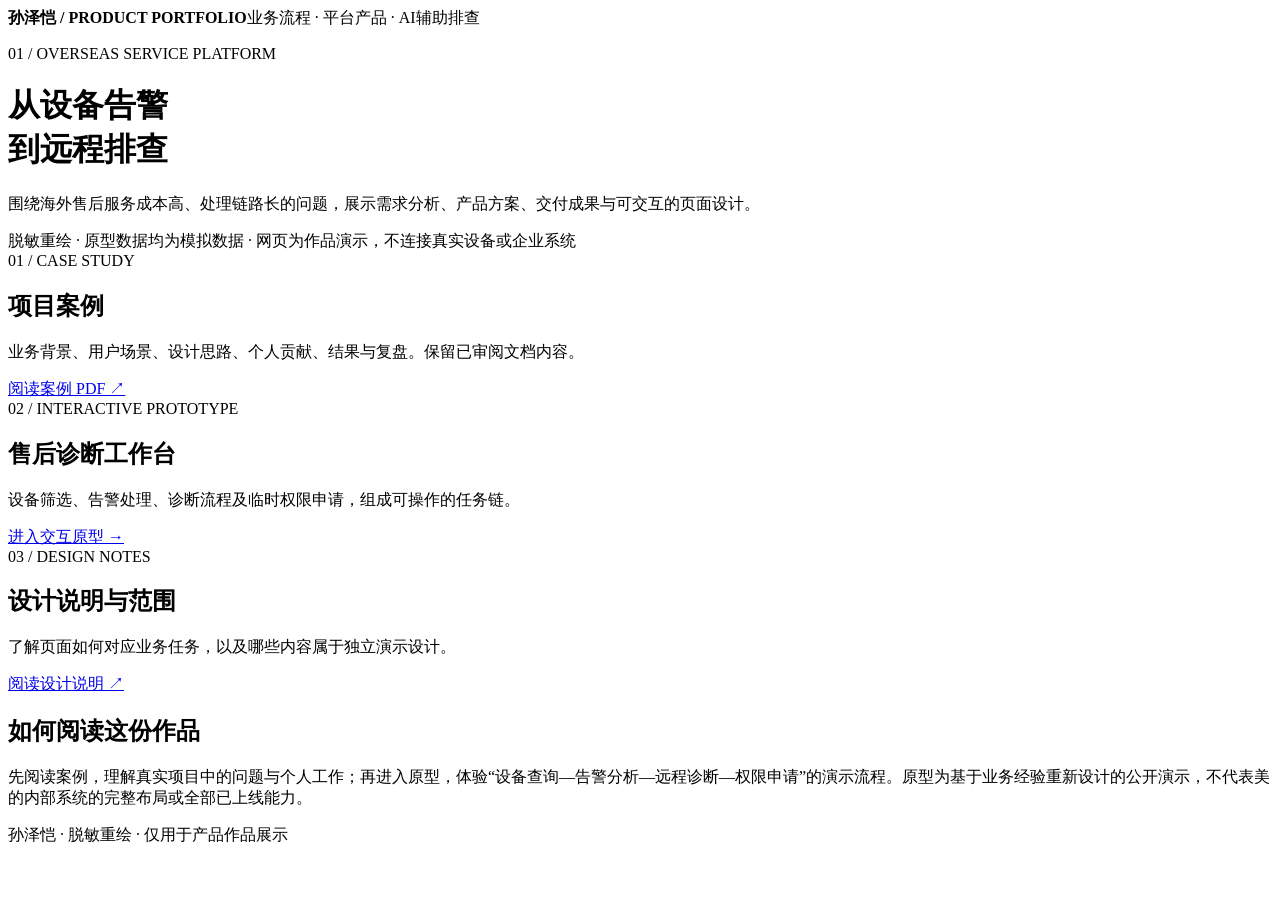
==== index.html @ ff59363d "Add portfolio homepage and navigation" ====
<!doctype html><html lang="zh-CN"><head><meta charset="utf-8"><meta name="viewport" content="width=device-width,initial-scale=1"><title>孙泽恺 产品作品集</title><link rel="stylesheet" href="prototype/style.css"></head><body class="portfolio"><header class="portfolio-head"><b>孙泽恺 / PRODUCT PORTFOLIO</b><span>业务流程 · 平台产品 · AI辅助排查</span></header><main class="portfolio-main"><p class="eyebrow">01 / OVERSEAS SERVICE PLATFORM</p><h1>从设备告警<br>到远程排查</h1><p class="lead">围绕海外售后服务成本高、处理链路长的问题，展示需求分析、产品方案、交付成果与可交互的页面设计。</p><div class="notice">脱敏重绘 · 原型数据均为模拟数据 · 网页为作品演示，不连接真实设备或企业系统</div><section class="portfolio-grid"><article><span class="chapter">01 / CASE STUDY</span><h2>项目案例</h2><p>业务背景、用户场景、设计思路、个人贡献、结果与复盘。保留已审阅文档内容。</p><a class="primary link-btn" href="case-studies/overseas-service-platform.pdf" target="_blank">阅读案例 PDF ↗</a></article><article><span class="chapter">02 / INTERACTIVE PROTOTYPE</span><h2>售后诊断工作台</h2><p>设备筛选、告警处理、诊断流程及临时权限申请，组成可操作的任务链。</p><a class="primary link-btn" href="prototype/index.html">进入交互原型 →</a></article><article><span class="chapter">03 / DESIGN NOTES</span><h2>设计说明与范围</h2><p>了解页面如何对应业务任务，以及哪些内容属于独立演示设计。</p><a class="link-btn secondary" href="design-notes/README.md">阅读设计说明 ↗</a></article></section><section class="editorial"><h2>如何阅读这份作品</h2><p>先阅读案例，理解真实项目中的问题与个人工作；再进入原型，体验“设备查询—告警分析—远程诊断—权限申请”的演示流程。原型为基于业务经验重新设计的公开演示，不代表美的内部系统的完整布局或全部已上线能力。</p></section><footer>孙泽恺 · 脱敏重绘 · 仅用于产品作品展示</footer></main></body></html>
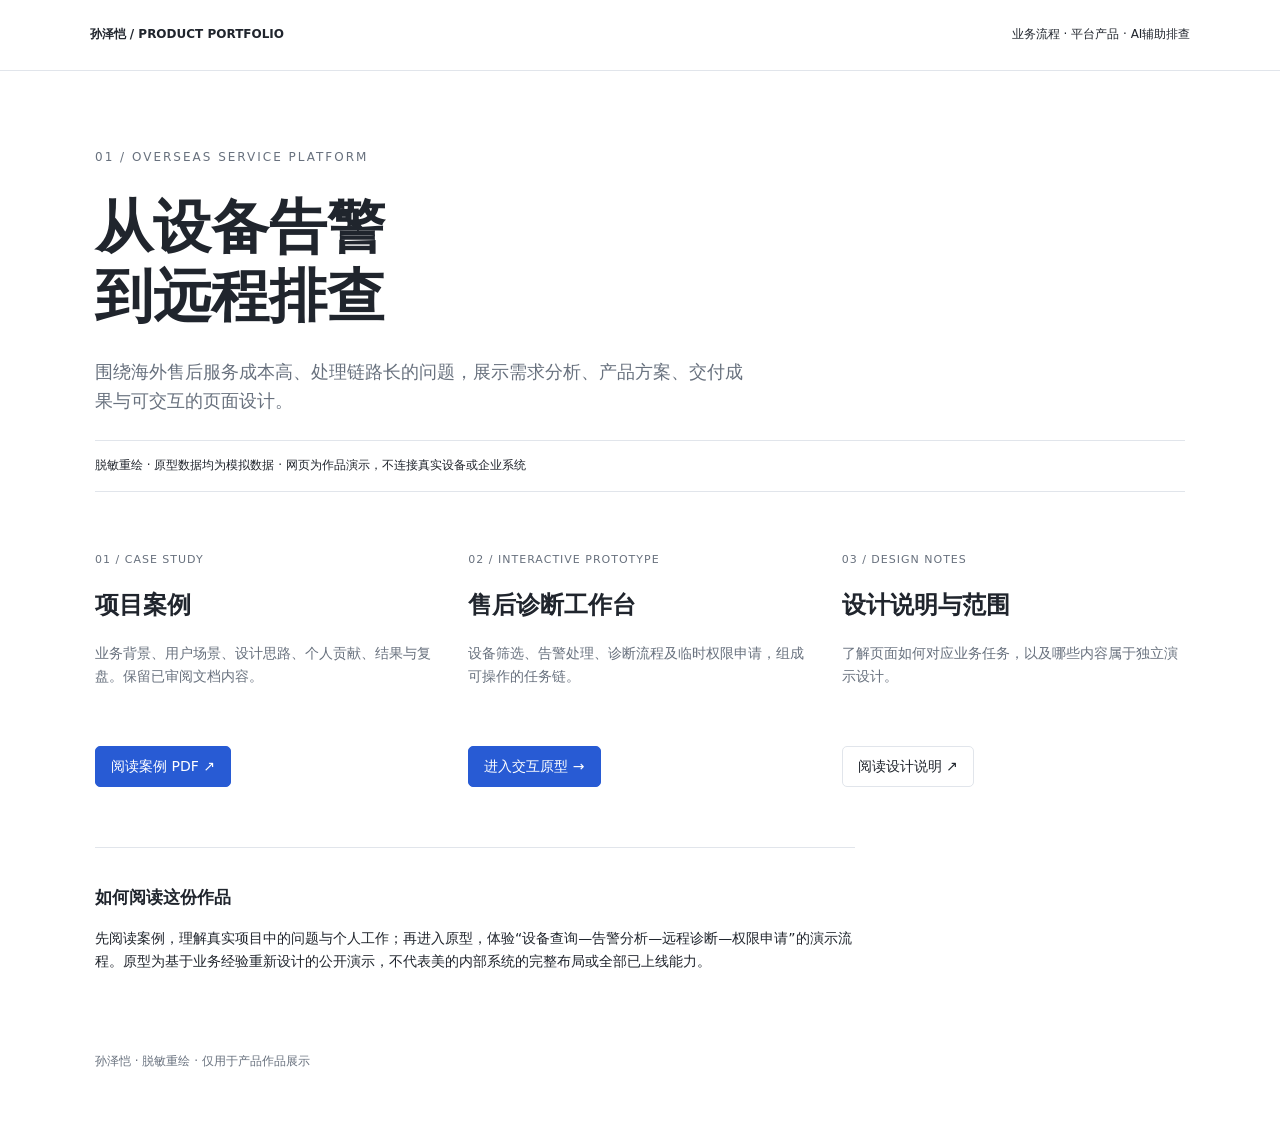
==== commit 5e3ff140: "Update index.html" ====
--- a/index.html
+++ b/index.html
@@ -1 +1 @@
-<!doctype html><html lang="zh-CN"><head><meta charset="utf-8"><meta name="viewport" content="width=device-width,initial-scale=1"><title>孙泽恺 产品作品集</title><link rel="stylesheet" href="prototype/style.css"></head><body class="portfolio"><header class="portfolio-head"><b>孙泽恺 / PRODUCT PORTFOLIO</b><span>业务流程 · 平台产品 · AI辅助排查</span></header><main class="portfolio-main"><p class="eyebrow">01 / OVERSEAS SERVICE PLATFORM</p><h1>从设备告警<br>到远程排查</h1><p class="lead">围绕海外售后服务成本高、处理链路长的问题，展示需求分析、产品方案、交付成果与可交互的页面设计。</p><div class="notice">脱敏重绘 · 原型数据均为模拟数据 · 网页为作品演示，不连接真实设备或企业系统</div><section class="portfolio-grid"><article><span class="chapter">01 / CASE STUDY</span><h2>项目案例</h2><p>业务背景、用户场景、设计思路、个人贡献、结果与复盘。保留已审阅文档内容。</p><a class="primary link-btn" href="case-studies/overseas-service-platform.pdf" target="_blank">阅读案例 PDF ↗</a></article><article><span class="chapter">02 / INTERACTIVE PROTOTYPE</span><h2>售后诊断工作台</h2><p>设备筛选、告警处理、诊断流程及临时权限申请，组成可操作的任务链。</p><a class="primary link-btn" href="prototype/index.html">进入交互原型 →</a></article><article><span class="chapter">03 / DESIGN NOTES</span><h2>设计说明与范围</h2><p>了解页面如何对应业务任务，以及哪些内容属于独立演示设计。</p><a class="link-btn secondary" href="design-notes/README.md">阅读设计说明 ↗</a></article></section><section class="editorial"><h2>如何阅读这份作品</h2><p>先阅读案例，理解真实项目中的问题与个人工作；再进入原型，体验“设备查询—告警分析—远程诊断—权限申请”的演示流程。原型为基于业务经验重新设计的公开演示，不代表美的内部系统的完整布局或全部已上线能力。</p></section><footer>孙泽恺 · 脱敏重绘 · 仅用于产品作品展示</footer></main></body></html>
+<!doctype html><html lang="zh-CN"><head><meta charset="utf-8"><meta name="viewport" content="width=device-width,initial-scale=1"><title>孙泽恺 产品作品集</title><link rel="stylesheet" href="prototype/style.css"></head><body class="portfolio"><header class="portfolio-head"><b>孙泽恺 / PRODUCT PORTFOLIO</b><span>业务流程 · 平台产品 · AI辅助排查</span></header><main class="portfolio-main"><p class="eyebrow">01 / OVERSEAS SERVICE PLATFORM</p><h1>从设备告警<br>到远程排查</h1><p class="lead">围绕海外售后服务成本高、处理链路长的问题，展示需求分析、产品方案、交付成果与可交互的页面设计。</p><div class="notice">脱敏重绘 · 原型数据均为模拟数据 · 网页为作品演示，不连接真实设备或企业系统</div><section class="portfolio-grid"><article><span class="chapter">01 / CASE STUDY</span><h2>项目案例</h2><p>业务背景、用户场景、设计思路、个人贡献、结果与复盘。保留已审阅文档内容。</p><a class="primary link-btn" href="case-studies/overseas-service-platform.pdf" target="_blank">阅读案例 PDF ↗</a></article><article><span class="chapter">02 / INTERACTIVE PROTOTYPE</span><h2>售后诊断工作台</h2><p>设备筛选、告警处理、诊断流程及临时权限申请，组成可操作的任务链。</p><a class="primary link-btn" href="prototype/index.html">进入交互原型 →</a></article><article><span class="chapter">03 / DESIGN NOTES</span><h2>设计说明与范围</h2><p>了解页面如何对应业务任务，以及哪些内容属于独立演示设计。</p><a class="link-btn secondary" href="https://github.com/Sunzkkk/product-portfolio/blob/main/design-notes/README.md">阅读设计说明 ↗</a></article></section><section class="editorial"><h2>如何阅读这份作品</h2><p>先阅读案例，理解真实项目中的问题与个人工作；再进入原型，体验“设备查询—告警分析—远程诊断—权限申请”的演示流程。原型为基于业务经验重新设计的公开演示，不代表美的内部系统的完整布局或全部已上线能力。</p></section><footer>孙泽恺 · 脱敏重绘 · 仅用于产品作品展示</footer></main></body></html>
--- a/prototype/style.css
+++ b/prototype/style.css
@@ -0,0 +1 @@
+:root{--ink:#20252d;--muted:#68717e;--line:#e1e5eb;--bg:#f5f6f8;--accent:#285bd4}*{box-sizing:border-box}body{margin:0;background:var(--bg);color:var(--ink);font:14px/1.65 "Microsoft YaHei",system-ui,sans-serif}a{color:var(--accent);text-decoration:none}button,input,select,textarea{font:inherit}button,.link-btn{cursor:pointer;border:1px solid var(--line);border-radius:5px;padding:8px 15px;background:#fff;color:var(--ink)}button:hover,.link-btn:hover{border-color:#8296bd}button:focus-visible,a:focus-visible,input:focus-visible,select:focus-visible,textarea:focus-visible{outline:3px solid #a9bdf0;outline-offset:2px}button:disabled{cursor:not-allowed;color:#9298a0;background:#f4f5f7}.primary{background:var(--accent);border-color:var(--accent);color:white}.secondary{background:#fff}.text-btn{color:var(--accent);padding:3px 8px;background:none;border:none}.muted{color:var(--muted)}aside{width:216px;position:fixed;inset:0 auto 0 0;background:#fff;border-right:1px solid var(--line);padding:27px 18px}.brand{font-size:18px;font-weight:750;color:var(--ink)}.side-label{margin:34px 12px 12px;font-size:12px;color:var(--muted)}nav{display:grid;gap:8px}nav button{text-align:left;border:none;padding:12px}nav button.active{color:var(--accent);background:#edf2ff;font-weight:650}.side-bottom{position:absolute;bottom:25px;left:30px;color:var(--muted);font-size:12px;line-height:2}.workspace{margin-left:216px}.topbar{height:68px;background:#fff;border-bottom:1px solid var(--line);display:flex;align-items:center;justify-content:space-between;padding:0 32px}.demo-banner{font-size:12px;color:#596572;border-bottom:1px solid var(--line);padding:9px 32px;background:#fafbfd}main#content{padding:28px 32px;max-width:1600px;margin:auto}h1{font-size:26px;line-height:1.3;margin:0 0 8px}h2{font-size:17px;margin:0 0 16px}h3{font-size:14px;margin:0 0 8px}.heading{display:flex;justify-content:space-between;align-items:flex-start;margin-bottom:24px}.heading p{margin:0;color:var(--muted)}.tag{font-size:12px;border:1px solid var(--line);padding:2px 8px;border-radius:4px;white-space:nowrap;background:#fff}.tag.issue{color:#9b5024;background:#fff7ed;border-color:#f1d6b2}.tag.ok{color:#28644a;background:#f1f8f4;border-color:#cee3d7}.stats{display:grid;grid-template-columns:repeat(4,1fr);gap:16px;margin-bottom:22px}.stat{background:#fff;border:1px solid var(--line);border-radius:6px;padding:18px 20px}.stat span{color:var(--muted);font-size:12px}.stat strong{display:block;font-size:29px;font-weight:600;margin-top:6px}.panel{background:#fff;border:1px solid var(--line);border-radius:6px;padding:22px;margin-bottom:20px}.filters{display:flex;align-items:flex-end;gap:14px;flex-wrap:wrap}.filters label{font-size:12px;color:var(--muted)}label{display:grid;gap:6px}input,select,textarea{border:1px solid #cdd3dc;border-radius:4px;background:#fff;padding:8px 11px;color:var(--ink);max-width:100%}input{width:230px}textarea{width:100%;min-height:100px}select{min-width:130px}.table-scroll{overflow-x:auto}table{width:100%;border-collapse:collapse;text-align:left;white-space:nowrap;font-size:13px}th{font-weight:500;background:#f7f8fa;color:#596270}th,td{padding:14px 12px;border-bottom:1px solid #edf0f3}tbody tr:hover{background:#fafbff}.list-meta{display:flex;justify-content:space-between;margin:20px 0 10px;color:var(--muted);font-size:12px}.device-name{font-weight:650}.subtext{font-size:11px;color:var(--muted)}.empty{text-align:center;padding:45px;color:var(--muted)}.two-col{display:grid;grid-template-columns:1.6fr 1fr;gap:20px}.metric-row{display:flex;gap:32px;border-bottom:1px solid var(--line);padding-bottom:15px}.metric-row strong{display:block;font-size:22px}.metric-row span{font-size:12px;color:var(--muted)}.trend{width:100%;height:160px;margin:16px 0}.timeline{padding-left:20px}.timeline li{margin-bottom:14px}.actions{display:flex;gap:10px;align-items:center;flex-wrap:wrap}.steps{display:flex;gap:12px;margin:20px 0}.steps span{flex:1;background:#f0f2f5;padding:9px;text-align:center;border-radius:4px;font-size:12px}.steps span.current{background:#eaf0ff;color:var(--accent)}.result{border-top:1px solid var(--line);padding-top:18px;margin-top:18px}.result ul{padding-left:20px}.permission-grid{display:grid;grid-template-columns:repeat(3,1fr);gap:12px}.permission-grid article{border:1px solid var(--line);padding:16px}.app-footer{text-align:center;font-size:11px;color:var(--muted);padding:20px}dialog{border:1px solid var(--line);border-radius:8px;width:650px;max-width:95vw;padding:28px;color:var(--ink)}dialog::backdrop{background:#17213466}dialog form label{margin:16px 0}dialog h2{font-size:20px}#toast{position:fixed;left:50%;bottom:30px;transform:translateX(-50%);background:#263140;color:#fff;padding:12px 20px;border-radius:5px;display:none;z-index:99}.portfolio{background:#fff}.portfolio-head{padding:25px 7%;display:flex;justify-content:space-between;border-bottom:1px solid var(--line);font-size:12px}.portfolio-main{max-width:1150px;margin:auto;padding:65px 30px}.eyebrow{letter-spacing:2px;font-size:12px;color:var(--muted)}.portfolio h1{font-size:58px;line-height:1.2;margin:25px 0}.lead{max-width:660px;font-size:18px;color:var(--muted)}.notice{font-size:12px;padding:15px 0;margin:24px 0 35px;border-top:1px solid var(--line);border-bottom:1px solid var(--line)}.portfolio-grid{display:grid;grid-template-columns:repeat(3,1fr);gap:30px}.portfolio-grid article{padding:20px 0 35px}.chapter{font-size:11px;color:var(--muted);letter-spacing:1px}.portfolio-grid h2{font-size:24px;margin-top:16px}.portfolio-grid p{color:var(--muted);min-height:90px}.link-btn{display:inline-block}.editorial{max-width:760px;padding:35px 0;border-top:1px solid var(--line);margin-top:25px}.portfolio footer{font-size:12px;color:var(--muted);padding-top:30px}@media(max-width:1000px){aside{width:178px;padding:20px 10px}.workspace{margin-left:178px}main#content{padding:20px}.topbar{padding:0 20px}.two-col{grid-template-columns:1fr}.stats{gap:8px}.stat{padding:12px}.permission-grid{grid-template-columns:1fr}}@media(max-width:650px){aside{position:relative;width:100%;padding:15px}.side-label,.side-bottom{display:none}nav{display:flex;margin-top:10px;overflow:auto}nav button{white-space:nowrap;padding:8px}.workspace{margin:0}.topbar{height:auto;padding:10px 15px;font-size:11px}.demo-banner{padding:8px 15px}.stats{grid-template-columns:repeat(2,1fr)}.heading{gap:10px}.portfolio-head{display:block}.portfolio-head span{display:block;margin-top:5px}.portfolio h1{font-size:40px}.portfolio-grid{grid-template-columns:1fr}.portfolio-grid p{min-height:auto}.portfolio-main{padding-top:30px}.steps{flex-wrap:wrap}.steps span{flex-basis:40%}}
